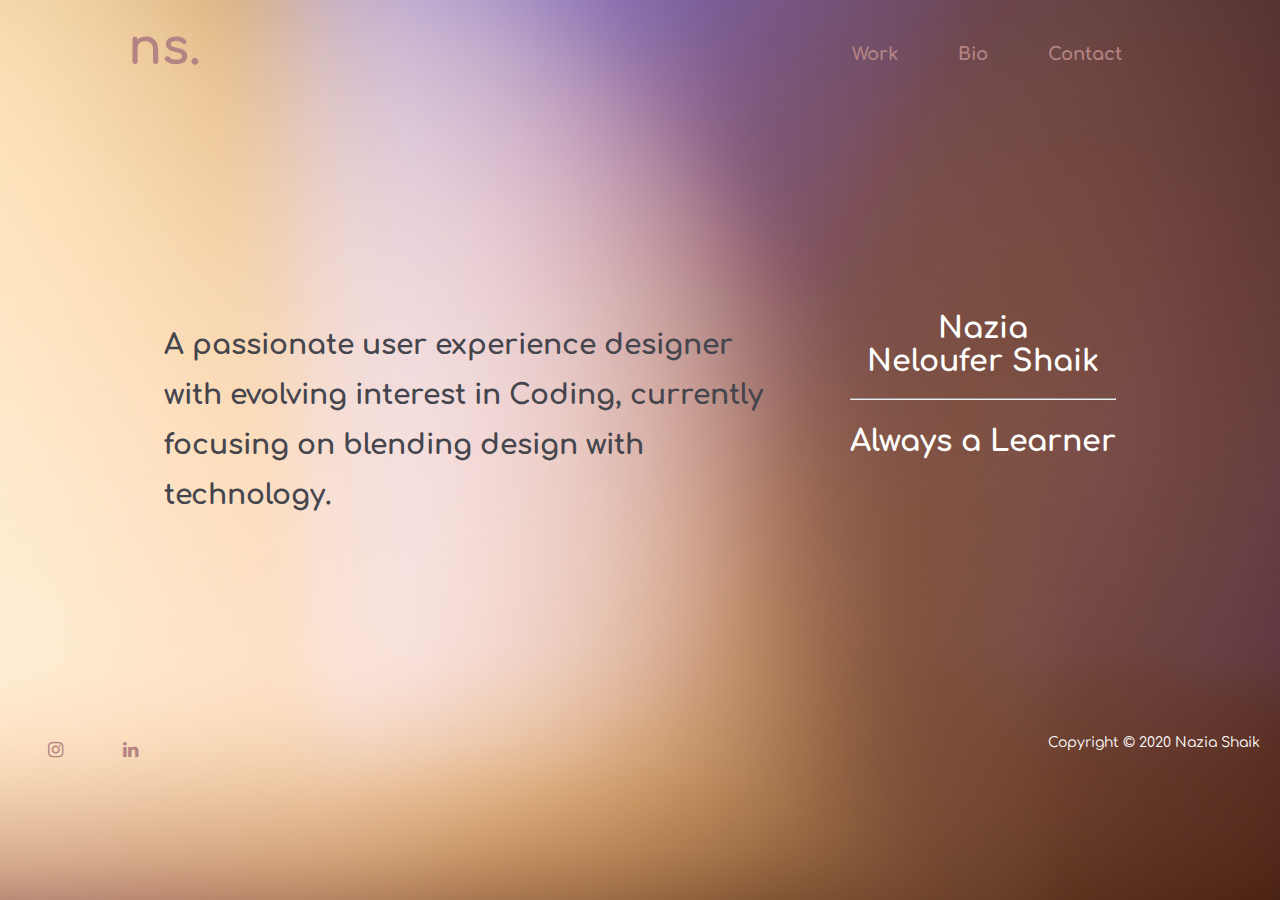
==== index.html @ 6165d40d "Personal Profile" ====
<!DOCTYPE html>
<html lang="en">
	<head>
		<meta charset="UTF-8">
		<title>Nazia | UX Designer</title>
		<!-- icon fonts -->
		<link href="http://maxcdn.bootstrapcdn.com/font-awesome/4.1.0/css/font-awesome.min.css" rel="stylesheet">
		<link href="https://fonts.googleapis.com/css?family=Comfortaa|Poiret+One|Righteous|Yantramanav:300&display=swap" rel="stylesheet">
		<link rel="stylesheet" href="styles.css">
		<link rel="stylesheet" href="https://cdnjs.cloudflare.com/ajax/libs/font-awesome/4.7.0/css/font-awesome.min.css">
		<!-- favicon here -->
		<link rel="apple-touch-icon" sizes="180x180" href="/apple-touch-icon.png">
		<link rel="icon" type="image/png" sizes="32x32" href="/favicon-32x32.png">
		<link rel="icon" type="image/png" sizes="16x16" href="/favicon-16x16.png">
		<link rel="manifest" href="/site.webmanifest">

	</head>
	<body>
		<nav>
			<h2 class="logo"><a  href="index.html">ns.</a></h2>
			<div class="bar">
				<h3><a href="work.html">Work</a></h3>
				<h3><a href="bio.html">Bio</a></h3>
				<h3><a href="contact.html">Contact</a></h3>
			</div>
		</nav>
		<!-- HEADER -->
		<header class="wrapper header">
      <div class="header1 bio">
				<h2></h2>
        <h3>A passionate user experience designer with evolving interest in Coding, currently focusing on blending design with technology.</h3>
      </div>
				<!-- Header Part2 -->
				<div class="header1">
				<h1>Nazia <br><span class="lastName">Neloufer Shaik</span> </h1> <hr class="headerhr">
				<!-- Professional position -->
				<h2>Always a Learner</h2>
			</div>
		</header>
		<footer>
			<div>
				<a href="https://www.instagram.com/nazia_ux/" class="fa fa-instagram"></a>
				<a href="https://www.linkedin.com/in/naziashaik/" class="fa fa-linkedin"></a>
			</div>
			<div>
				<p>Copyright © 2020 Nazia Shaik</p>
			</div>
		</footer>
	</body>
</html>
---- styles.css ----
body {
  color: #45454d;
  margin: 0;
  font-family: 'Yantramanav', sans-serif;
  font-size: 18px;
  background: url("images/background.jpg") no-repeat fixed 50%;
  background-size: cover;
  background-repeat: no-repeat;
  font-family: 'Comfortaa';
}

.header {
  display: flex;
  flex-direction: row;
  justify-content: space-around;

}
.header1 {
  /* padding-left: 10%; */
  padding-right: 0;
  margin-top: 17%;
}

.bio {
  font-family: 'Comfortaa';
  font-weight: bold;
  font-size: 24px;
  width: 60%;
  line-height: 50px;
}

header h1, header h2 {

  text-align: center;
  font-size: 30px;
  color: #FFFFFF;
  font-family: 'Comfortaa';
  font-weight: bold;

}

.button {
  text-decoration: none;
  font-size: 18px;
  color: #b48484;

}

.wrapper {
  width: 80%;
  margin: 0 auto;
}

.button:hover {
  color: white;
}

.project1 img {

  width: 70%;
  margin: 0 auto;


}

nav {
  display: flex;
  flex-direction: row;
  justify-content: space-between;
  width: 80%;
  margin: 0 auto;
}

 .bar {
  display: flex;
  flex-direction: row;
  justify-content: space-around;
  margin-top: 20px;
  font-family: 'Comfortaa';

}

.bar h3 a {
  padding: 30px;
  text-decoration: none;
  color: #b48484;
  font-size: 18px;
}

.bar h3 a:hover {
  color: white;
}
a, .logo a {
  text-decoration: none;
  color: #b48484;
}

.logo {
  font-size: 50px;
  padding: 0px;
  margin-top: 20px;

}

.proj {
  background-color: #ffffff80;
  padding: 10px;
  color: black;
  font-family: 'Comfortaa';
  width: 45%;
  height: 300px;
  margin: 20px;

}

.sec1 {
  display: flex;
  flex-direction: row;
  justify-content: space-between;

}


.proj h2 {
  font-size: 32px;
  background: -webkit-linear-gradient(#b48484, #333);
  -webkit-background-clip: text;
  -webkit-text-fill-color: transparent;
  text-align: center;
  display: flex;
  margin: 0 auto;
  padding: 10px;


}

.proj h3 {
  font-size: 16px;
  color: #b48484;
  padding: 0 10px;
}

.proj ul li {
  padding: 4px;
  text-decoration: none;
  color: slategray;
  font-weight:  bold;
}



.details {
  display: none;
  transition: opacity 1s ease-out;
}

.proj:hover .details {
  display: block;
  -webkit-animation: fadeIn 1s;
  animation: fadeIn 1s;
}

.auro-intro img ,.creative img {
  width: 80%;
  margin: 0 auto;
}

.c-div  {
  display: flex;
  flex-direction: row;
  justify-content: center;

}

.c-div button {
  color: #b48484;
  width: 40px;
  height: 40px;
  border-radius: 10px;
}

.hvr-grow {
    display: inline-block;
    vertical-align: middle;
    transform: translateZ(0);
    box-shadow: 0 0 1px rgba(0, 0, 0, 0);
    backface-visibility: hidden;
    -moz-osx-font-smoothing: grayscale;
    transition-duration: 0.3s;
    transition-property: transform;
}

.hvr-grow:hover,
.hvr-grow:focus,
.hvr-grow:active {
    transform: scale(1.1);
}

.a-bio {
  width: 60%;
  margin: 0 auto;
  background-color: #00000080;
  color: white;
  padding: 20px;
  border-radius: 30px 0 30px 0;
}

.process{

  margin-top: 50px;
  display: flex;
  flex-direction: row;
  justify-content: space-between;
}

.process img, video{
  width: 60%;
}

.mobile-img1 {
  height: 200px;
  padding-top: 60px;
  padding-left: 30px;
}


.scrollable {
  height: 600px;
 border:1px #fff;
 overflow: scroll;
 margin: 0;

}
.scrollable img{
  width: 70%;
  height: 2200px;
  margin: 0 auto;
  padding: 0;
}

.vision img {
  height: 1500px;
}
.process div {

  color: white;
  font-size: 20px;
  margin-left: 40px;
}

.process div h3 {
  margin: 0;
}


.list li {
  padding: 10px 0;
  font-size: 18px;
}

.dark h3, .dark p {
  color: #333333;
  font-size: 20px;
  line-height: 25px;

}

.final {
  text-align: center;
  margin-top: 90px;
  color: #fff;
  font-size: 32px;
}

.dark {
  padding-top: 10%;
  margin-right: 40px;
  margin-left: 0;
}
/* width */
::-webkit-scrollbar {
  width: 10px;
}

/* Handle */
::-webkit-scrollbar-thumb {
  background: #b07474;
}

/* Handle on hover */
::-webkit-scrollbar-thumb:hover {
  background: #555;
}

.fa {
  padding: 20px;
  font-size: 30px;
  width: 30px;
  text-align: center;
  text-decoration: none;

}

/* Add a hover effect if you want */
.fa:hover {
  color: #555;
  opacity: 0.7;
}

footer {
  display: flex;
  flex-direction: row;
  justify-content: space-between;
  margin-top: 12%;
  padding: 20px;
}

footer p {
  color: white;
  font-size: 14px;
}

.logos li img {
  width: 50px;
  z-index: 10;

}

.logos li {
  list-style-type: none;
}

.logos {
   display: flex;
   flex-direction: row;
   justify-content: space-around;
   background-color: #55555550;
   padding: 20px;
   border-radius: 30px 0 30px 0;
}

.small {
  width: 60px;
}
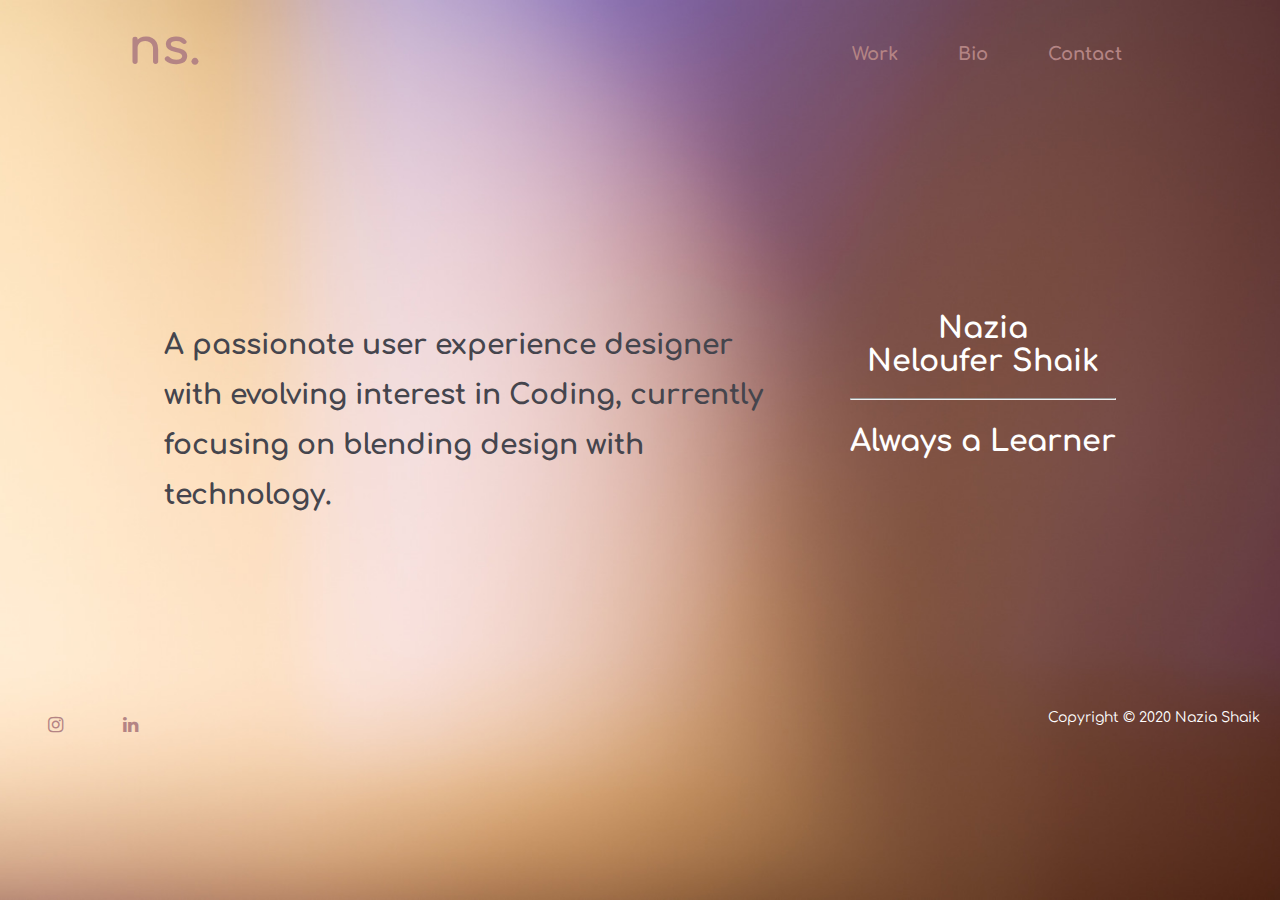
==== commit d00f4ed3: "refactored" ====
--- a/index.html
+++ b/index.html
@@ -21,7 +21,7 @@
 			<div class="bar">
 				<h3><a href="work.html">Work</a></h3>
 				<h3><a href="bio.html">Bio</a></h3>
-				<h3><a href="contact.html">Contact</a></h3>
+				<h3><a href="mailto:shaikneloufer.n@gmail.com">Contact</a></h3>
 			</div>
 		</nav>
 		<!-- HEADER -->
--- a/styles.css
+++ b/styles.css
@@ -311,7 +311,7 @@
   display: flex;
   flex-direction: row;
   justify-content: space-between;
-  margin-top: 12%;
+  margin-top: 10%;
   padding: 20px;
 }
 
@@ -334,11 +334,49 @@
    display: flex;
    flex-direction: row;
    justify-content: space-around;
-   background-color: #55555550;
+   background: rgb(56,56,57);
+   background: linear-gradient(90deg, rgba(56,56,57,0.3) 0%, rgba(54,54,59,0.3) 31%, rgba(255,255,255,0.3) 100%);
    padding: 20px;
    border-radius: 30px 0 30px 0;
 }
 
+.l2 {
+  border-radius: 0 30px 0 30px;
+}
+
 .small {
   width: 60px;
 }
+
+.info {
+  /* width: 50%; */
+}
+
+.info h2, .info h4 {
+  font-size: 28px;
+  overflow: hidden; /* Ensures the content is not revealed until the animation */
+  border-right: .15em solid white; /* The typwriter cursor */
+  white-space: nowrap; /* Keeps the content on a single line */
+  margin: 0 auto; /* Gives that scrolling effect as the typing happens */
+  letter-spacing: .15em; /* Adjust as needed */
+  animation:
+    typing 4.5s steps(40, end),
+    blink-caret 1s step-end infinite;
+}
+
+/* The typing effect */
+@keyframes typing {
+  from { width: 0 }
+  to { width: 100% }
+}
+
+/* The typewriter cursor effect */
+@keyframes blink-caret {
+  from, to { border-color: transparent }
+  50% { border-color: white; }
+}
+
+.info h4 {
+  font-size: 18px;
+  margin-top: 10px;
+}
